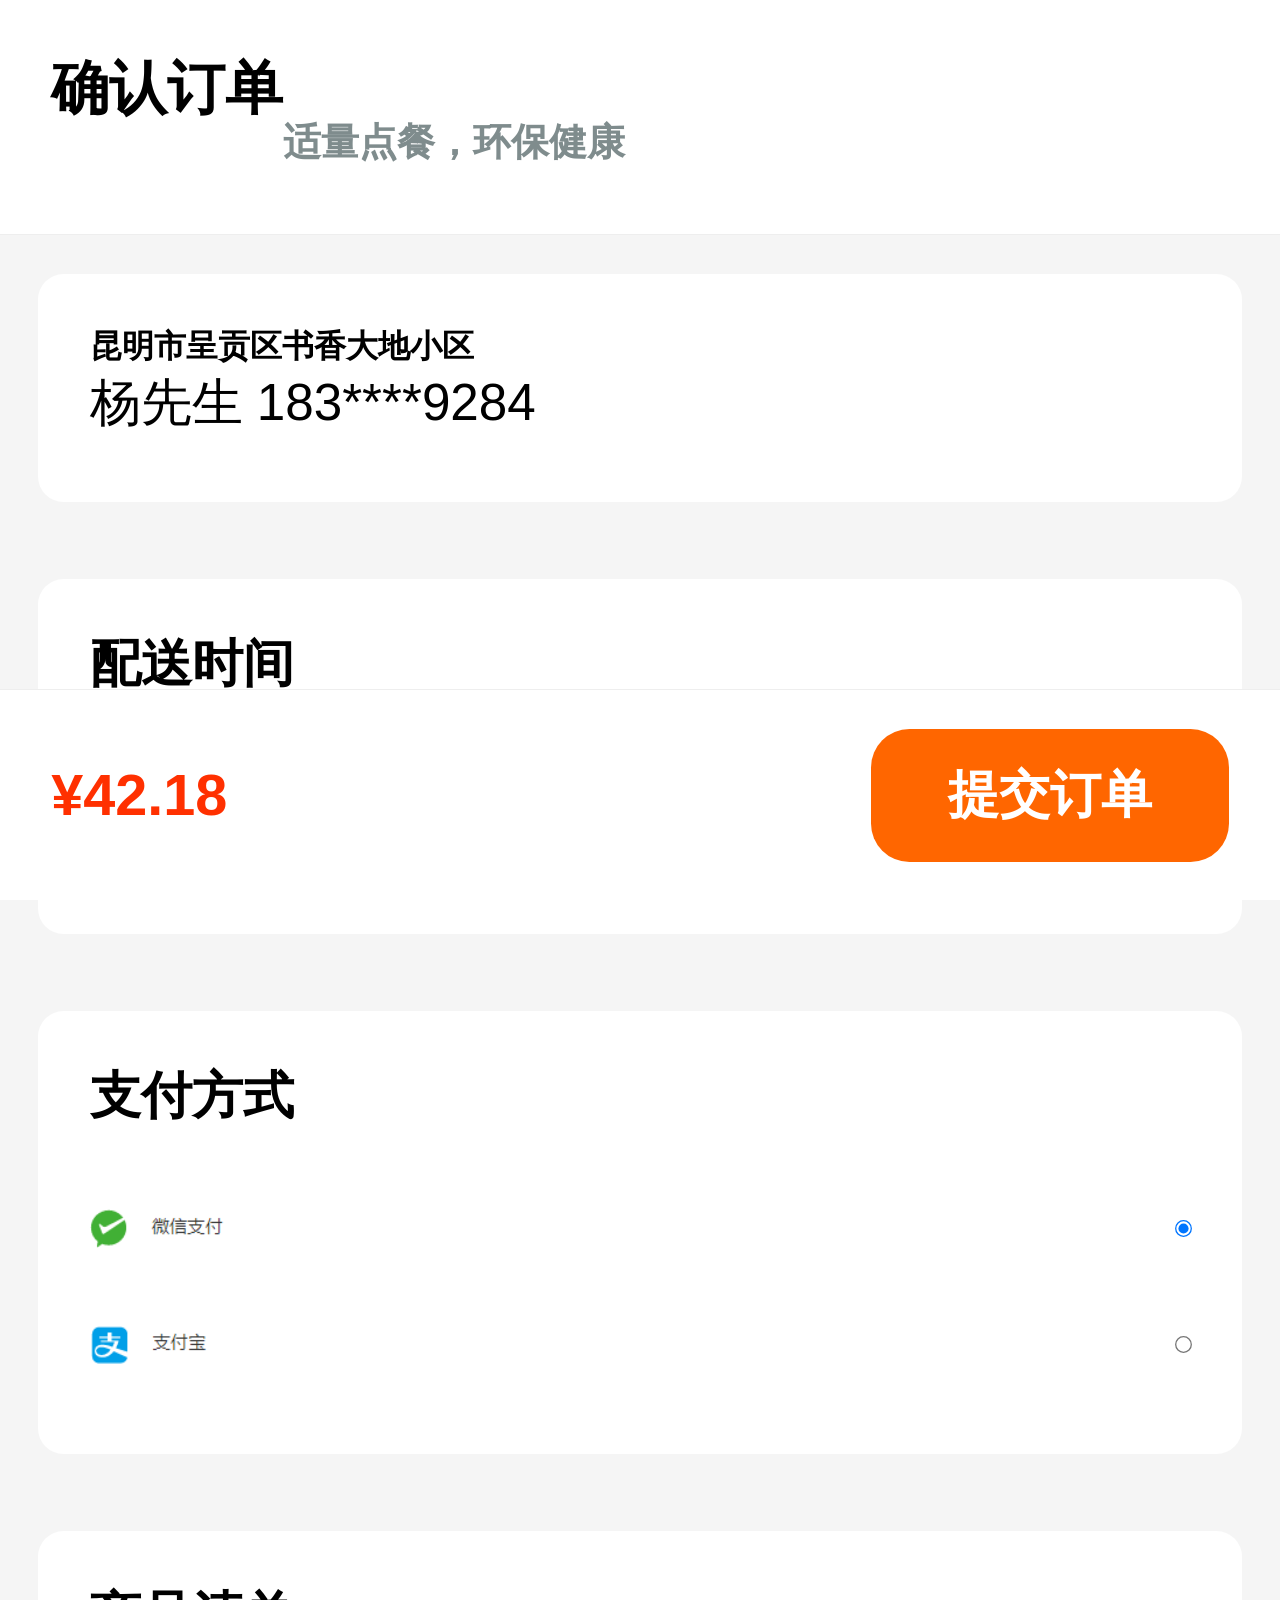
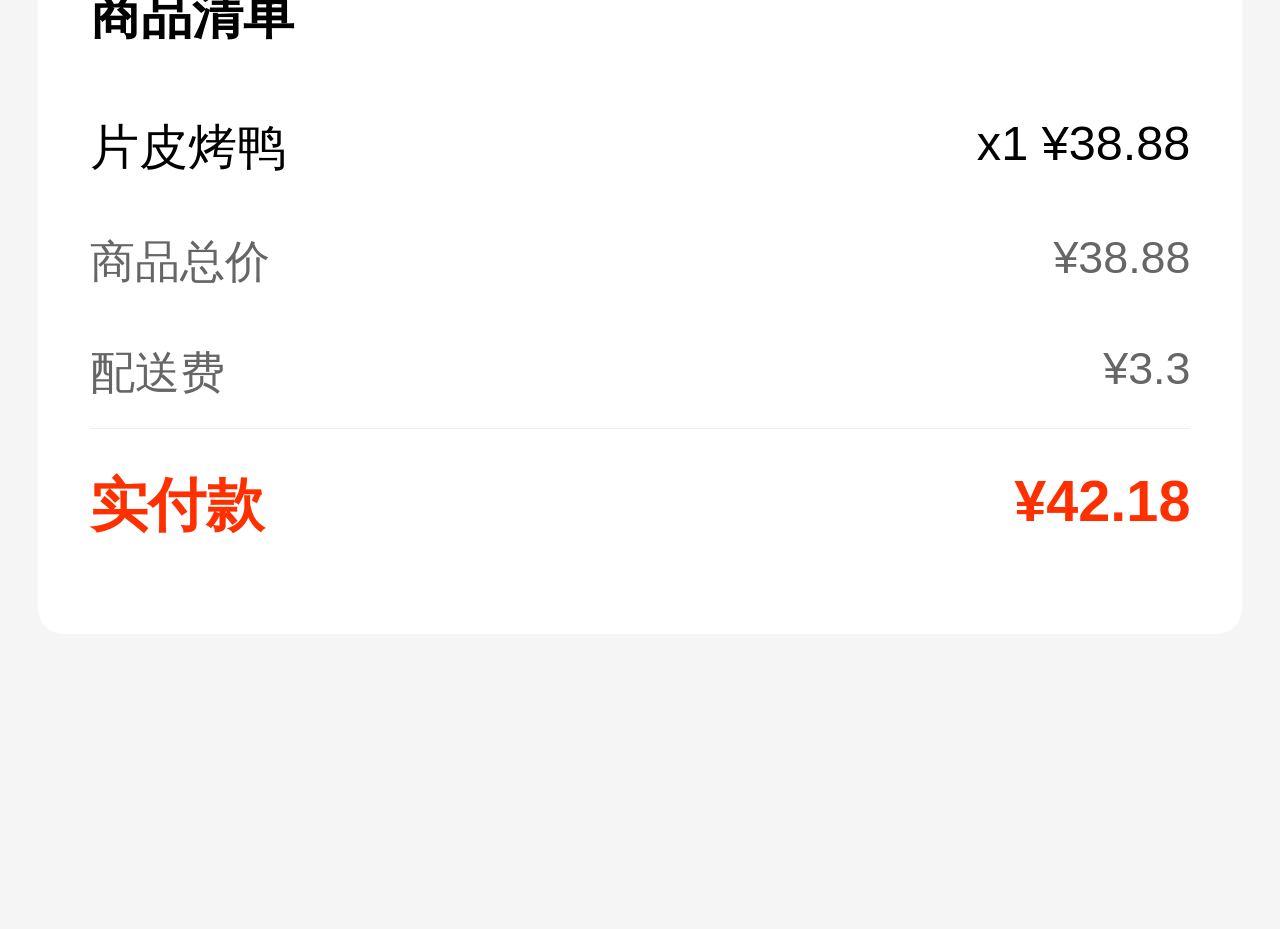
==== order-confirm.html @ 29c24383 "修改" ====
<!DOCTYPE html>
<html lang="zh-CN">
<head>
  <meta charset="UTF-8">
  <meta name="viewport" content="width=device-width, initial-scale=1.0, maximum-scale=1.0, user-scalable=no">
  <title>确认订单</title>
  <link rel="stylesheet" href="node_modules/normalize.css/normalize.css">
  <link rel="stylesheet" href="node_modules/@fortawesome/fontawesome-free/css/all.min.css">
  <link rel="stylesheet" href="css/order-confirm.css">
</head>
<body>

<div class="wrapper">
  <div class="top-bar">
    <i class="fa-solid fa-angle-left" onclick="window.history.back()" style="float:left"></i>
    <h4 style="float: left">确认订单</h4>
    <br><p style="float: left;font-size:3vw;color: #7f8c8d">适量点餐，环保健康</p></br>
  </div>
  <!-- 地址 -->
  <div class="section">
    <div class="addr-item">
      <div class="addr-info">
        <h1>昆明市呈贡区书香大地小区</h1>
        <p>杨先生 183****9284 <i class="fa-solid fa-pen"></i></p>
      </div>
      <i class="fa-solid fa-chevron-right"></i>
    </div>
  </div>

  <!-- 配送时间 -->
  <div class="section">
    <div class="section-title">配送时间</div>
    <div class="time-item">
      <span>尽快送达</span>
      <i class="fa-solid fa-chevron-right"></i>
    </div>
  </div>

  <!-- 支付方式 -->
  <div class="section">
    <div class="section-title">支付方式</div>
    <label class="pay-item">
      <img src="img/img/wechat.png" height="40" width="140"/>
      <input type="radio" name="pay" checked>
    </label>
    <label class="pay-item" >
      <img src="img/img/alipay.png" height="40" width="140"/>
      <input type="radio" name="pay">
    </label>
  </div>

  <!-- 商品 -->
  <div class="section">
    <div class="section-title">商品清单</div>
    <div class="goods-item">
      <span>片皮烤鸭</span>
      <span>x1 ¥38.88</span>
    </div>
    <div class="price-row">
      <span>商品总价</span>
      <span>¥38.88</span>
    </div>
    <div class="price-row">
      <span>配送费</span>
      <span>¥3.3</span>
    </div>
    <div class="total-row">
      <span>实付款</span>
      <span>¥42.18</span>
    </div>
  </div>

  <!-- 底部支付 -->
  <div class="pay-footer">
    <div class="pay-total">¥42.18</div>
    <div class="pay-btn">提交订单</div>
  </div>
</div>

</body>
</html>
---- css/order-confirm.css ----
* {
    margin: 0;
    padding: 0;
    box-sizing: border-box;
}
body {
    background: #f5f5f5;
    font-family: sans-serif;
}
.wrapper {
    padding-bottom: 20vw;
    display: flex;
    flex-direction: column;
}
.top-bar {
    background: #fff;
    padding: 4vw;
    text-align: center;
    font-size: 4.5vw;
    font-weight: bold;
    border-bottom: 1px solid #eee;
}
.section {
    background: #fff;
    margin: 3vw;
    border-radius: 2vw;
    padding: 4vw;
}
.section-title {
    font-size: 4vw;
    font-weight: bold;
    margin-bottom: 3vw;
}
.addr-item {
    display: flex;
    justify-content: space-between;
    align-items: center;
}
.addr-info p {
    font-size: 4vw;
    margin-bottom: 1vw;
}
.addr-info span {
    font-size: 3.2vw;
    color: #666;
}
.time-item, .pay-item {
    display: flex;
    justify-content: space-between;
    align-items: center;
    padding: 3vw 0;
    font-size: 4vw;
}
.pay-item input {
    transform: scale(1.3);
}
.goods-item {
    display: flex;
    justify-content: space-between;
    padding: 2vw 0;
    font-size: 3.8vw;
}
.price-row {
    display: flex;
    justify-content: space-between;
    padding: 2vw 0;
    font-size: 3.5vw;
    color: #666;
}
.total-row {
    display: flex;
    justify-content: space-between;
    padding: 3vw 0;
    font-size: 4.5vw;
    font-weight: bold;
    color: #ff3000;
    border-top: 1px solid #eee;
}
.pay-footer {
    position: fixed;
    bottom: 0;
    left: 0;
    width: 100%;
    background: #fff;
    display: flex;
    justify-content: space-between;
    align-items: center;
    padding: 3vw 4vw;
    border-top: 1px solid #eee;
}
.pay-total {
    font-size: 4.5vw;
    font-weight: bold;
    color: #ff3000;
}
.pay-btn {
    background: #ff6600;
    color: #fff;
    padding: 2.5vw 6vw;
    border-radius: 3vw;
    font-size: 4vw;
    font-weight: bold;
}
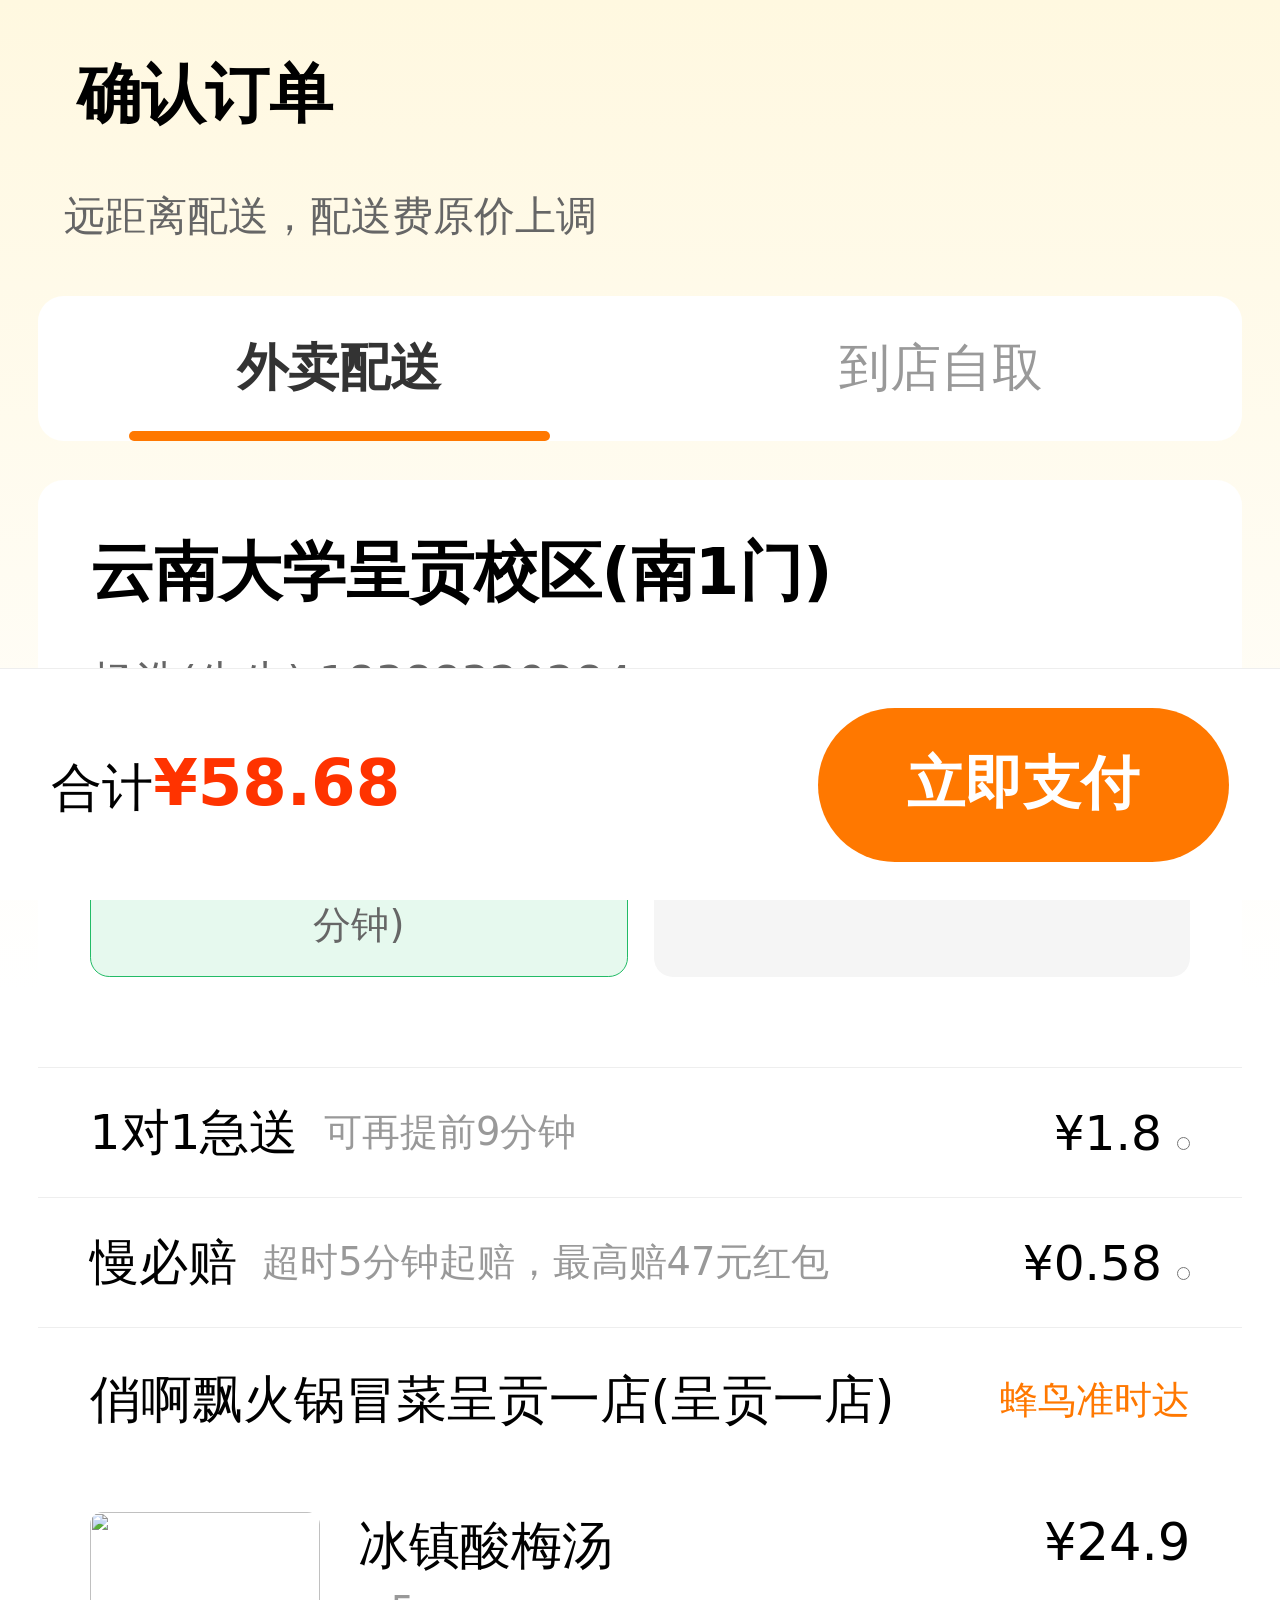
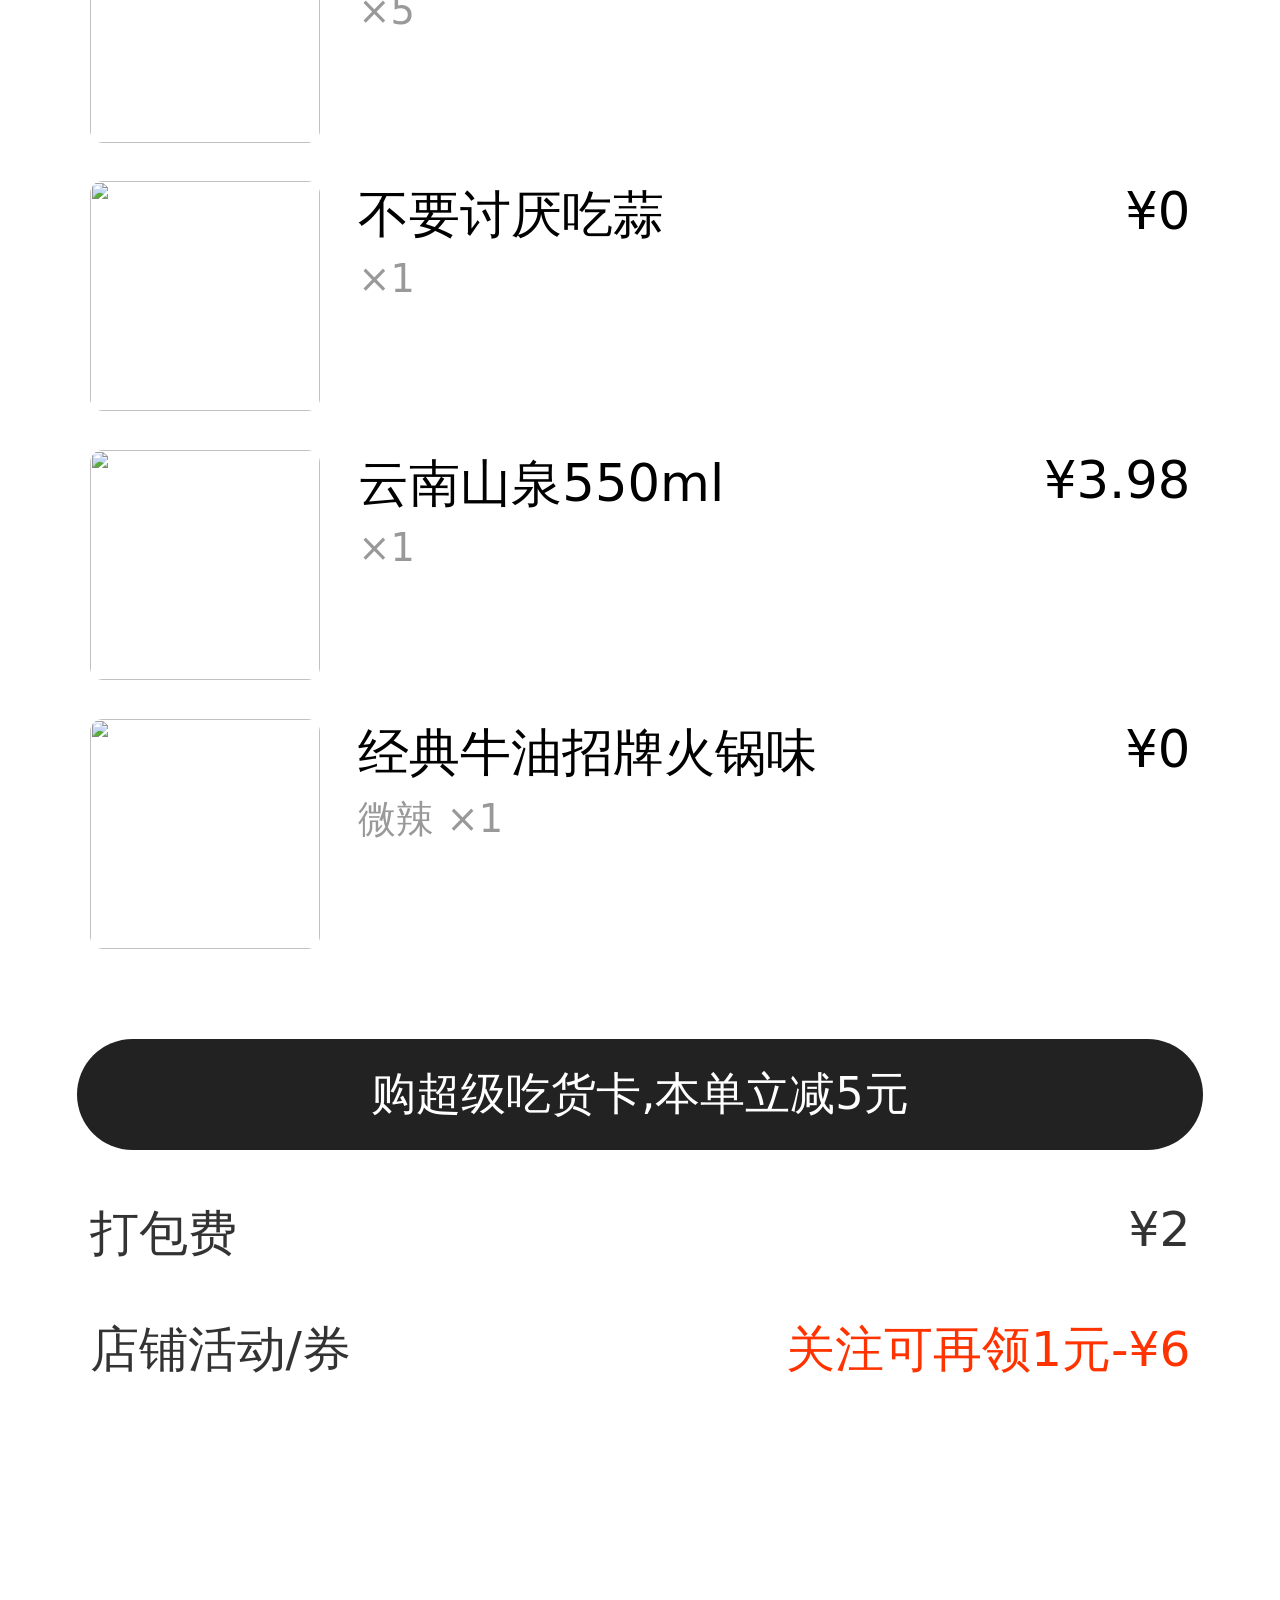
==== commit 1fffc6e0: "添加支付" ====
--- a/order-confirm.html
+++ b/order-confirm.html
@@ -7,75 +7,183 @@
   <link rel="stylesheet" href="node_modules/normalize.css/normalize.css">
   <link rel="stylesheet" href="node_modules/@fortawesome/fontawesome-free/css/all.min.css">
   <link rel="stylesheet" href="css/order-confirm.css">
+  <script src="js/order-comfirm.js"></script>
 </head>
 <body>
+<div class="wrapper">
+  <!-- 顶部返回标题（标题右侧增加下拉小箭头） -->
+  <div class="page-top">
+    <div class="top-left">
+      <i class="fa-solid fa-angle-left" onclick="window.history.back()" style="float:left;font-size:5vw"></i>
+      <div class="page-title-box">
+        <div class="page-title">确认订单</div>
+      </div>
+    </div>
+  </div>
+  <div class="tip-text">
+    <i class="fa-solid fa-volume-off"></i>
+    <span id="topTip">远距离配送，配送费原价上调</span>
+  </div>
 
-<div class="wrapper">
-  <div class="top-bar">
-    <i class="fa-solid fa-angle-left" onclick="window.history.back()" style="float:left"></i>
-    <h4 style="float: left">确认订单</h4>
-    <br><p style="float: left;font-size:3vw;color: #7f8c8d">适量点餐，环保健康</p></br>
+  <!-- 配送/自取切换标签 -->
+  <div class="tab-bar">
+    <div class="tab-item active" onclick="switchTab(1)">外卖配送</div>
+    <div class="tab-item" onclick="switchTab(2)">到店自取</div>
   </div>
-  <!-- 地址 -->
-  <div class="section">
-    <div class="addr-item">
-      <div class="addr-info">
-        <h1>昆明市呈贡区书香大地小区</h1>
-        <p>杨先生 183****9284 <i class="fa-solid fa-pen"></i></p>
+
+  <!-- 1. 外卖配送独立面板 -->
+  <div id="panelDeliver" class="panel active">
+    <div class="addr-box">
+      <div class="addr-row-top">
+        <div class="addr-name">云南大学呈贡校区(南1门)</div>
+        <i class="fa-solid fa-chevron-right" style="color:#999;font-size:4vw;"></i>
       </div>
-      <i class="fa-solid fa-chevron-right"></i>
+      <div class="addr-info">杨浩(先生) 18388329284 <i class="fa-solid fa-pen-to-square" style="color:#999;margin-left:2vw;"></i></div>
+      <div class="time-select-wrap">
+        <div class="time-card green">
+          <div class="label"><span class="service-tag">已加速</span> 立即送出</div>
+          <div class="desc">预计20:56-21:11送达(快3分钟)</div>
+        </div>
+        <div class="time-card gray">
+          <div class="label">预约配送</div>
+          <div class="desc">选择时间 <i class="fa-solid fa-chevron-right"></i></div>
+        </div>
+      </div>
+    </div>
+    <div class="service-row">
+      <div class="service-left">
+        <span>1对1急送</span>
+        <i class="fa-solid fa-circle-question" style="color:#999;font-size:3vw;"></i>
+        <span style="font-size:3vw;color:#999;">可再提前9分钟</span>
+      </div>
+      <div>¥1.8 <input type="radio" name="service"></div>
+    </div>
+    <div class="service-row">
+      <div class="service-left">
+        <span>慢必赔</span>
+        <i class="fa-solid fa-circle-question" style="color:#999;font-size:3vw;"></i>
+        <span style="font-size:3vw;color:#999;">超时5分钟起赔，最高赔47元红包</span>
+      </div>
+      <div>¥0.58 <input type="radio" name="service"></div>
+    </div>
+    <div class="shop-title">
+      <span>俏啊飘火锅冒菜呈贡一店(呈贡一店)</span>
+      <span class="shop-tag">蜂鸟准时达</span>
+    </div>
+    <div class="goods-list">
+      <div class="goods-item">
+        <img src="img/drink.jpg" class="goods-img">
+        <div class="goods-text">
+          <div class="goods-name">冰镇酸梅汤</div>
+          <div class="goods-spec">×5</div>
+        </div>
+        <div class="goods-price">¥24.9</div>
+      </div>
+      <div class="goods-item">
+        <img src="img/rice.jpg" class="goods-img">
+        <div class="goods-text">
+          <div class="goods-name">不要讨厌吃蒜</div>
+          <div class="goods-spec">×1</div>
+        </div>
+        <div class="goods-price">¥0</div>
+      </div>
+      <div class="goods-item">
+        <img src="img/water.jpg" class="goods-img">
+        <div class="goods-text">
+          <div class="goods-name">云南山泉550ml</div>
+          <div class="goods-spec">×1</div>
+        </div>
+        <div class="goods-price">¥3.98</div>
+      </div>
+      <div class="goods-item">
+        <img src="img/hotpot.jpg" class="goods-img">
+        <div class="goods-text">
+          <div class="goods-name">经典牛油招牌火锅味</div>
+          <div class="goods-spec">微辣 ×1</div>
+        </div>
+        <div class="goods-price">¥0</div>
+      </div>
+    </div>
+    <div class="coupon-bar">购超级吃货卡,本单立减5元 <i class="fa-solid fa-chevron-down"></i></div>
+    <div class="fee-row">
+      <span>打包费</span>
+      <span>¥2</span>
+    </div>
+    <div class="fee-row">
+      <span>店铺活动/券</span>
+      <span style="color:#ff3300;">关注可再领1元-¥6 <i class="fa-solid fa-chevron-right"></i></span>
     </div>
   </div>
 
-  <!-- 配送时间 -->
-  <div class="section">
-    <div class="section-title">配送时间</div>
-    <div class="time-item">
-      <span>尽快送达</span>
-      <i class="fa-solid fa-chevron-right"></i>
+  <!-- 2. 到店自取独立面板 -->
+  <div id="panelSelf" class="panel">
+    <div class="addr-box">
+      <div class="addr-row-top">
+        <div class="addr-name">中通世纪广场夜间经济示范区39号</div>
+        <div class="addr-tag">距你5.9km <img src="img/shoplogo.png" style="width:8vw;"></div>
+      </div>
+      <div class="service-row" style="padding:2vw 0;border-bottom:none;">
+        <span>自取时间</span>
+        <span style="color:#22bb66;">20:42 <i class="fa-solid fa-chevron-right"></i></span>
+      </div>
+      <div class="phone-row">
+        <span>预留电话</span>
+        <span class="phone-num">18388329284 <i class="fa-solid fa-pen-to-square" style="color:#999;"></i></span>
+      </div>
+    </div>
+    <div class="shop-title">俏啊飘火锅冒菜呈贡一店(呈贡一店)</div>
+    <div class="goods-list">
+      <div class="goods-item">
+        <img src="img/drink.jpg" class="goods-img">
+        <div class="goods-text">
+          <div class="goods-name">冰镇酸梅汤</div>
+          <div class="goods-spec">×5</div>
+        </div>
+        <div class="goods-price">¥24.9</div>
+      </div>
+      <div class="goods-item">
+        <img src="img/rice.jpg" class="goods-img">
+        <div class="goods-text">
+          <div class="goods-name">不要讨厌吃蒜</div>
+          <div class="goods-spec">×1</div>
+        </div>
+        <div class="goods-price">¥0</div>
+      </div>
+      <div class="goods-item">
+        <img src="img/water.jpg" class="goods-img">
+        <div class="goods-text">
+          <div class="goods-name">云南山泉550ml</div>
+          <div class="goods-spec">×1</div>
+        </div>
+        <div class="goods-price">¥3.98</div>
+      </div>
+      <div class="goods-item">
+        <img src="img/hotpot.jpg" class="goods-img">
+        <div class="goods-text">
+          <div class="goods-name">经典牛油招牌火锅味</div>
+          <div class="goods-spec">微辣 ×1</div>
+        </div>
+        <div class="goods-price">¥0</div>
+      </div>
+      <div class="expand-more">展开 (共9件) <i class="fa-solid fa-chevron-down"></i></div>
+    </div>
+    <div class="fee-row">
+      <span>打包费 <i class="fa-solid fa-circle-question" style="color:#999;font-size:3vw;"></i></span>
+      <span>¥2</span>
+    </div>
+    <div class="fee-row">
+      <span>店铺活动/券</span>
+      <span style="color:#ff3300;">关注可再领1元-¥6 <i class="fa-solid fa-chevron-right"></i></span>
     </div>
   </div>
 
-  <!-- 支付方式 -->
-  <div class="section">
-    <div class="section-title">支付方式</div>
-    <label class="pay-item">
-      <img src="img/img/wechat.png" height="40" width="140"/>
-      <input type="radio" name="pay" checked>
-    </label>
-    <label class="pay-item" >
-      <img src="img/img/alipay.png" height="40" width="140"/>
-      <input type="radio" name="pay">
-    </label>
-  </div>
-
-  <!-- 商品 -->
-  <div class="section">
-    <div class="section-title">商品清单</div>
-    <div class="goods-item">
-      <span>片皮烤鸭</span>
-      <span>x1 ¥38.88</span>
-    </div>
-    <div class="price-row">
-      <span>商品总价</span>
-      <span>¥38.88</span>
-    </div>
-    <div class="price-row">
-      <span>配送费</span>
-      <span>¥3.3</span>
-    </div>
-    <div class="total-row">
-      <span>实付款</span>
-      <span>¥42.18</span>
-    </div>
-  </div>
-
-  <!-- 底部支付 -->
-  <div class="pay-footer">
-    <div class="pay-total">¥42.18</div>
-    <div class="pay-btn">提交订单</div>
+  <!-- 底部优惠提示 -->
+  <div class="discount-desc" id="discountText">已优惠 ¥9.5 还有26元红包未洗 ></div>
+  <!-- 底部支付栏 -->
+  <div class="bottom-pay-bar">
+    <div class="total-text">合计<span class="total-price" id="totalPrice">¥58.68</span></div>
+    <div class="pay-btn">立即支付</div>
   </div>
 </div>
-
 </body>
 </html>
--- a/css/order-confirm.css
+++ b/css/order-confirm.css
@@ -4,79 +4,246 @@
     box-sizing: border-box;
 }
 body {
+    background: #f6f6f6;
+    font-family: system-ui, sans-serif;
+}
+.wrapper {
+    min-height: 100vh;
+    background: linear-gradient(180deg, #fff8e0 0%, #ffffff 30%);
+    padding-bottom: 20vw;
+}
+/* 顶部返回栏 */
+.page-top {
+    display: flex;
+    align-items: center;
+    justify-content: space-between;
+    padding: 4vw 3vw;
+}
+.top-left {
+    display: flex;
+    align-items: center;
+    gap: 3vw;
+}
+.back-icon {
+    font-size: 5vw;
+    color: #333;
+}
+.page-title-box {
+    display: flex;
+    align-items: center;
+    gap: 1vw;
+}
+.page-title {
+    font-size: 5vw;
+    font-weight: bold;
+}
+.title-arrow {
+    font-size: 3.5vw;
+    color: #999;
+}
+.tip-text {
+    font-size: 3.2vw;
+    color: #666;
+    margin: 0 4vw 4vw;
+    display: flex;
+    align-items: center;
+    gap: 1vw;
+}
+/* 配送/自取 标签栏 */
+.tab-bar {
+    display: flex;
+    background: #fff;
+    margin: 0 3vw;
+    border-radius: 2vw;
+    overflow: hidden;
+}
+.tab-item {
+    flex: 1;
+    text-align: center;
+    padding: 3vw 0;
+    font-size: 4vw;
+    color: #999;
+    position: relative;
+    cursor: pointer;
+}
+.tab-item.active {
+    color: #333;
+    font-weight: bold;
+}
+.tab-item.active::after {
+    content: "";
+    position: absolute;
+    bottom: 0;
+    left: 15%;
+    width: 70%;
+    height: 0.8vw;
+    background: #ff7800;
+    border-radius: 1vw;
+}
+/* 内容面板 默认隐藏 */
+.panel {
+    display: none;
+    margin: 3vw;
+    background: #fff;
+    border-radius: 2vw;
+    overflow: hidden;
+}
+.panel.active {
+    display: block;
+}
+/* 地址区块通用 */
+.addr-box {
+    padding: 4vw;
+    border-bottom: 1px solid #eee;
+}
+.addr-row-top {
+    display: flex;
+    justify-content: space-between;
+    align-items: flex-start;
+    margin-bottom: 3vw;
+}
+.addr-name {
+    font-size: 5vw;
+    font-weight: bold;
+    line-height: 1.3;
+}
+.addr-tag {
     background: #f5f5f5;
-    font-family: sans-serif;
-}
-.wrapper {
-    padding-bottom: 20vw;
-    display: flex;
-    flex-direction: column;
-}
-.top-bar {
-    background: #fff;
-    padding: 4vw;
-    text-align: center;
-    font-size: 4.5vw;
-    font-weight: bold;
+    padding: 1vw 2vw;
+    border-radius: 3vw;
+    font-size: 3vw;
+    color: #666;
+}
+.addr-info {
+    font-size: 3.5vw;
+    color: #666;
+    margin-bottom: 2vw;
+}
+.phone-row {
+    display: flex;
+    justify-content: space-between;
+    align-items: center;
+    font-size: 3.8vw;
+}
+.phone-num {
+    color: #ff6600;
+}
+/* 外卖配送专属时间选择 */
+.time-select-wrap {
+    display: flex;
+    gap: 2vw;
+    margin: 3vw 0;
+}
+.time-card {
+    flex: 1;
+    padding: 2vw;
+    border-radius: 1.5vw;
+    text-align: center;
+}
+.time-card.green {
+    background: #e6f9ee;
+    border: 1px solid #22bb66;
+}
+.time-card.gray {
+    background: #f5f5f5;
+}
+.time-card .label {
+    font-size: 3.8vw;
+    font-weight: bold;
+}
+.time-card .desc {
+    font-size: 3vw;
+    color: #666;
+    margin-top: 0.5vw;
+}
+/* 增值服务行 */
+.service-row {
+    display: flex;
+    justify-content: space-between;
+    align-items: center;
+    padding: 2.5vw 4vw;
     border-bottom: 1px solid #eee;
-}
-.section {
-    background: #fff;
-    margin: 3vw;
-    border-radius: 2vw;
-    padding: 4vw;
-}
-.section-title {
-    font-size: 4vw;
-    font-weight: bold;
-    margin-bottom: 3vw;
-}
-.addr-item {
-    display: flex;
-    justify-content: space-between;
-    align-items: center;
-}
-.addr-info p {
-    font-size: 4vw;
-    margin-bottom: 1vw;
-}
-.addr-info span {
-    font-size: 3.2vw;
-    color: #666;
-}
-.time-item, .pay-item {
-    display: flex;
-    justify-content: space-between;
-    align-items: center;
-    padding: 3vw 0;
-    font-size: 4vw;
-}
-.pay-item input {
-    transform: scale(1.3);
+    font-size: 3.8vw;
+}
+.service-left {
+    display: flex;
+    align-items: center;
+    gap: 1vw;
+}
+.service-tag {
+    background: #22bb66;
+    color: #fff;
+    font-size: 2.8vw;
+    padding: 0.3vw 1vw;
+    border-radius: 1vw;
+}
+/* 商品列表 */
+.shop-title {
+    padding: 3vw 4vw 1vw;
+    display: flex;
+    justify-content: space-between;
+    align-items: center;
+    font-size: 4vw;
+    font-weight: 500;
+}
+.shop-tag {
+    color: #ff7800;
+    font-size: 3vw;
+}
+.goods-list {
+    padding: 2vw 4vw;
 }
 .goods-item {
     display: flex;
-    justify-content: space-between;
+    margin: 3vw 0;
+    gap: 3vw;
+}
+.goods-img {
+    width: 18vw;
+    height: 18vw;
+    border-radius: 1vw;
+    object-fit: cover;
+}
+.goods-text {
+    flex: 1;
+}
+.goods-name {
+    font-size: 4vw;
+    margin-bottom: 0.5vw;
+}
+.goods-spec {
+    font-size: 3vw;
+    color: #999;
+}
+.goods-price {
+    font-size: 4vw;
+    font-weight: 500;
+}
+.expand-more {
+    text-align: center;
     padding: 2vw 0;
-    font-size: 3.8vw;
-}
-.price-row {
-    display: flex;
-    justify-content: space-between;
-    padding: 2vw 0;
-    font-size: 3.5vw;
-    color: #666;
-}
-.total-row {
-    display: flex;
-    justify-content: space-between;
-    padding: 3vw 0;
-    font-size: 4.5vw;
-    font-weight: bold;
-    color: #ff3000;
-    border-top: 1px solid #eee;
-}
-.pay-footer {
+    font-size: 3.5vw;
+    color: #999;
+}
+/* 费用行 */
+.fee-row {
+    display: flex;
+    justify-content: space-between;
+    padding: 2vw 4vw;
+    font-size: 3.8vw;
+    color: #333;
+}
+.coupon-bar {
+    margin: 2vw 3vw;
+    background: #222;
+    color: #fff;
+    text-align: center;
+    padding: 2vw;
+    border-radius: 10vw;
+    font-size: 3.5vw;
+}
+/* 底部结算栏 */
+.bottom-pay-bar {
     position: fixed;
     bottom: 0;
     left: 0;
@@ -88,16 +255,26 @@
     padding: 3vw 4vw;
     border-top: 1px solid #eee;
 }
-.pay-total {
+.total-text {
+    font-size: 4vw;
+}
+.total-price {
+    font-size: 5vw;
+    font-weight: bold;
+    color: #ff3300;
+}
+.pay-btn {
+    background: #ff7800;
+    color: #fff;
+    padding: 3vw 7vw;
+    border-radius: 10vw;
     font-size: 4.5vw;
     font-weight: bold;
-    color: #ff3000;
-}
-.pay-btn {
-    background: #ff6600;
-    color: #fff;
-    padding: 2.5vw 6vw;
-    border-radius: 3vw;
-    font-size: 4vw;
-    font-weight: bold;
+}
+.discount-desc {
+    position: fixed;
+    bottom: 12vw;
+    left: 4vw;
+    font-size: 3.2vw;
+    color: #ff3300;
 }
